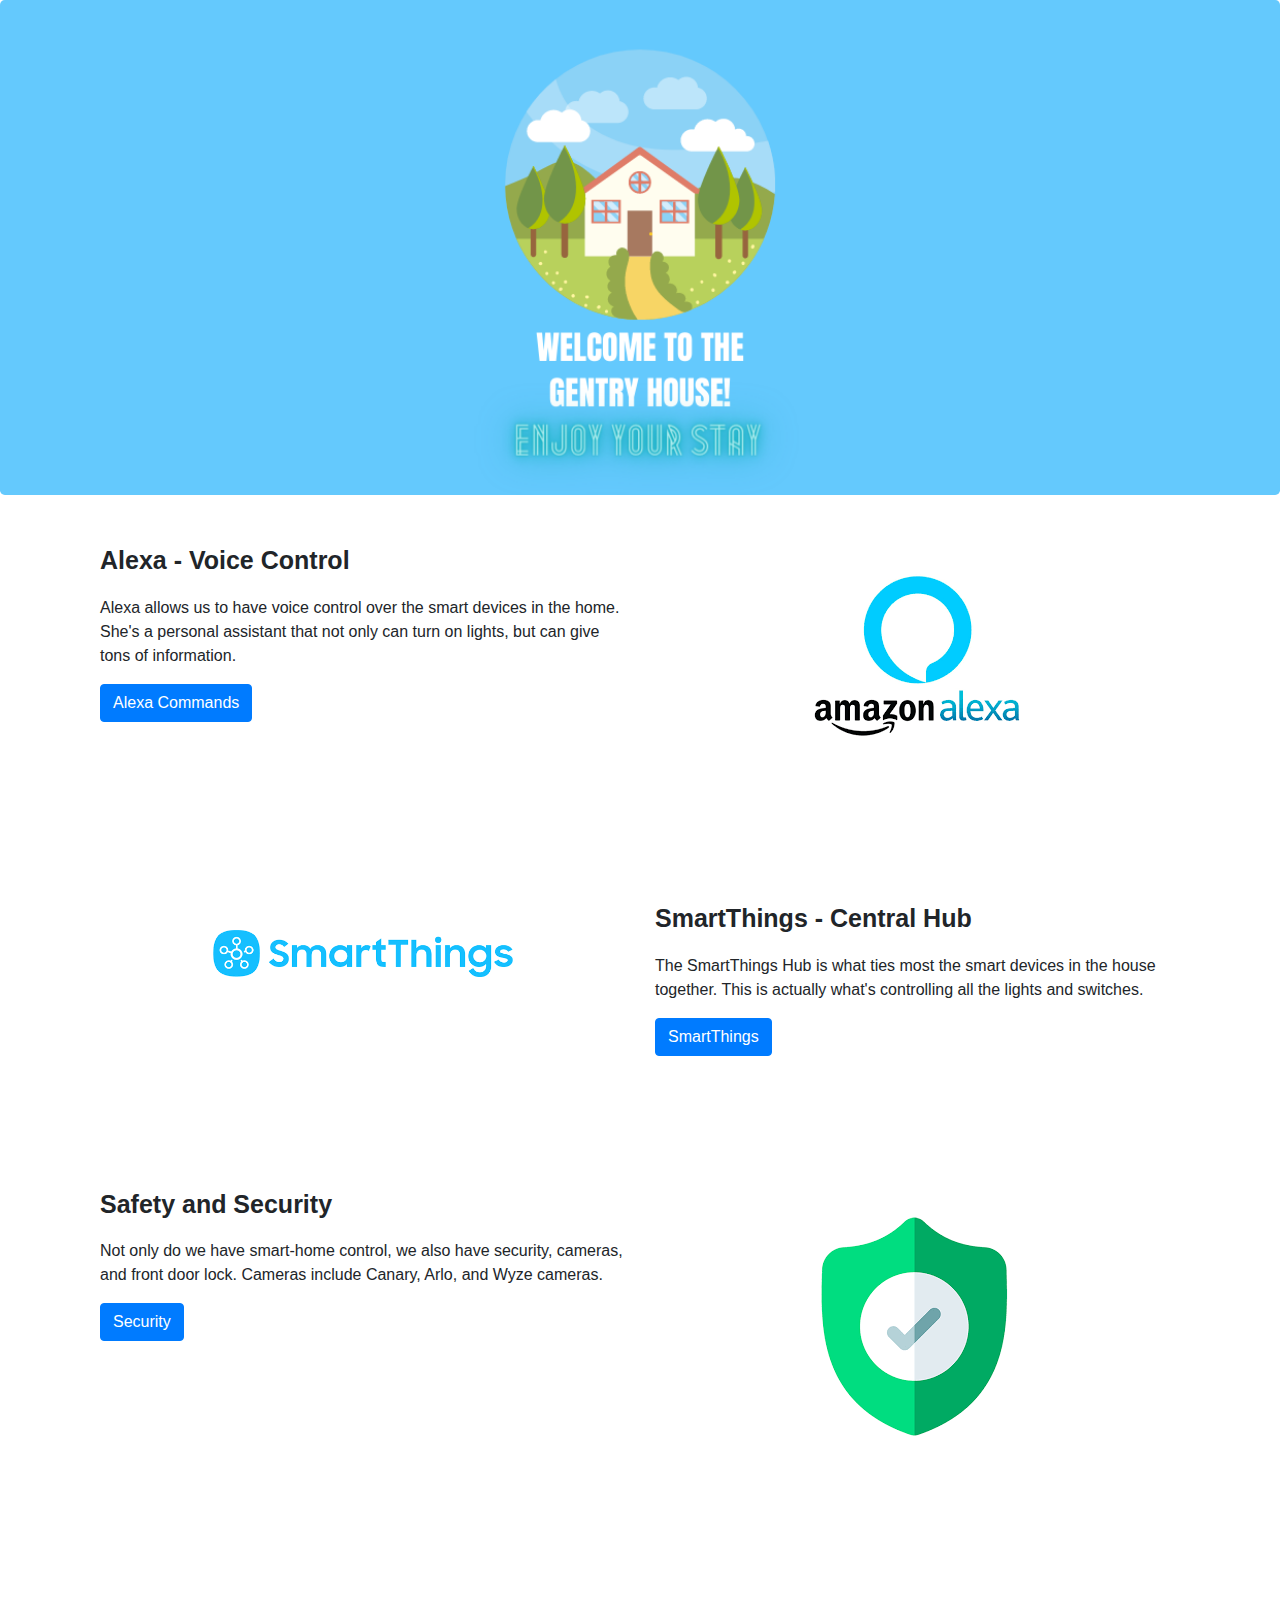
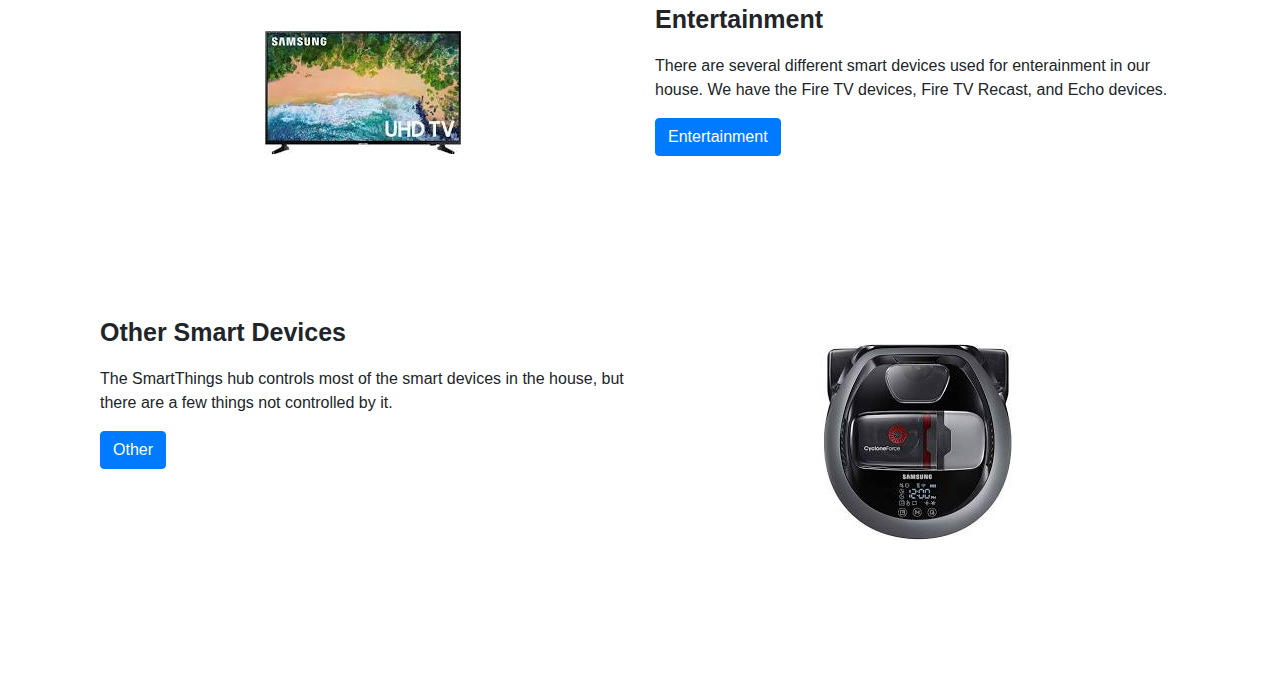
==== index.html @ 43dc5900 "initial upload" ====
<!DOCTYPE html>
<html lang="en">

<head>
    <meta charset="UTF-8">
    <meta name="viewport" content="width=device-width, initial-scale=1.0">
    <title>Gentry House</title>
    <link rel="stylesheet" href="assets/css/style.css">
    <link rel="stylesheet" href="assets/bootstrap/css/bootstrap.css">
    <link rel="stylesheet" href="assets/bootstrap/css/bootstrap.min.css">
    <script src="assets/bootstrap/js/bootstrap.min.js"></script>
</head>

<body>
    <div class="jumbotron">
        <!-- <h1 class="display-4">Welcome to the Gentry home!</h1>
        <p class="lead">Here you'll find information on how to use many of our smart home devices.</p>
        <hr class="my-4">
        <p>Enjoy your stay.</p> -->
    </div>
    <div class="container">
        <div class="row d-flex more-marg">
            <div class="col-sm col-img mobile-image">
                <img src="./assets/imgs/alexa.png" alt="" class="alexa-img">
            </div>
            <div class="col-sm">
                <p class="bold h-2">Alexa - Voice Control</p>
                <p>Alexa allows us to have voice control over the smart devices in the home. She's a personal assistant that not only can turn on lights, but can give tons of information.</p>
                <a href="./alexa.html"><button type="button" class="btn btn-primary">Alexa Commands</button></a>
            </div>
            <div class="col-sm col-img desktop-image">
                <img src="./assets/imgs/alexa.png" alt="">
            </div>
        </div>
    </div>
    <div class="container container-2">
        <div class="row d-flex more-marg">
            <div class="col-sm col-img">
                <img src="./assets/imgs/smartthings.png" alt="" class="smart">
            </div>
            <div class="col-sm">
                <p class="bold h-2">SmartThings - Central Hub</p>
                <p>The SmartThings Hub is what ties most the smart devices in the house together. This is actually what's controlling all the lights and switches.</p>
                <a href="./smartthings.html"><button type="button" class="btn btn-primary">SmartThings</button></a>
            </div>
        </div>
    </div>
    <div class="container">
        <div class="row d-flex more-marg">
            <div class="col-sm col-img mobile-image">
                <img src="./assets/imgs/security.png" alt="" class="sec-img">
            </div>
            <div class="col-sm">
                <p class="bold h-2">Safety and Security</p>
                <p>Not only do we have smart-home control, we also have security, cameras, and front door lock. Cameras include Canary, Arlo, and Wyze cameras.</p>
                <a href="./security.html"><button type="button" class="btn btn-primary">Security</button></a>
            </div>
            <div class="col-sm col-img desktop-image">
                <img src="./assets/imgs/security.png" alt="">
            </div>
        </div>
    </div>
    <div class=" container container-2 ">
        <div class="row d-flex more-marg ">
            <div class="col-sm col-img ">
                <img src="./assets/imgs/tv.jpeg " alt=" ">
            </div>
            <div class="col-sm ">
                <p class="bold h-2 ">Entertainment</p>
                <p>There are several different smart devices used for enterainment in our house. We have the Fire TV devices, Fire TV Recast, and Echo devices.</p>
                <a href="./entertainment.html"><button type="button " class="btn btn-primary ">Entertainment</button></a>
            </div>
        </div>
    </div>
    <div class=" container container-2 ">
        <div class="row d-flex more-marg ">
            <div class="col-sm col-img mobile-image">
                <img src="./assets/imgs/samsung.jpeg" alt="" class="sec-img">
            </div>
            <div class="col-sm ">
                <p class="bold h-2 ">Other Smart Devices</p>
                <p>The SmartThings hub controls most of the smart devices in the house, but there are a few things not controlled by it.</p>
                <a href="./other.html"><button type="button " class="btn btn-primary ">Other</button></a>
            </div>
            <div class="col-sm col-img desktop-image">
                <img src="./assets/imgs/samsung.jpeg " alt=" ">
            </div>
        </div>
    </div>
</body>
<script src="assets/bootstrap/js/jquery-3.5.1.slim.min.js " crossorigin="anonymous "></script>
<script src="assets/bootstrap/js/popper.min.js " crossorigin="anonymous "></script>

</html>
---- assets/css/style.css ----
@font-face {
    font-family: "Roboto";
    src: url("../fonts/Roboto-Medium.ttf") format("tff");
}

.jumbotron {
    background-image: url('../imgs/BG.png');
    background-position: center;
    background-repeat: no-repeat;
    background-size: cover;
    height: 55vh;
    color: white;
}


/* div.jumbotron {
    padding-bottom: 30px;
    margin-bottom: 0;
} */

.my-4 {
    width: 300px;
    text-align: left;
    margin-left: 0
}

.display-4 {
    padding-top: 20px;
    font-family: 'Roboto', Arial, sans-serif;
}

.bold {
    font-weight: bold;
}

.row {
    padding: 15px;
}

.smart {
    width: 300px;
}

.container {
    margin-top: 20px;
    margin-bottom: 50px;
}

.more-marg {
    margin-bottom: 100px;
}

.h-2 {
    font-size: 25px;
}

.col-img {
    text-align: center;
    padding-top: 30px;
    padding-bottom: 30px;
}

.smart-app {
    display: block;
    width: 250px;
}

@media only screen and (min-width: 850px) {
    .mobile-image {
        display: none;
    }
}

@media only screen and (max-width: 850px) {
    .more-marg {
        margin-bottom: 5px;
    }
    .desktop-image {
        display: none;
    }
    .smart {
        width: 220px;
    }
    .alexa-img {
        width: 220px;
    }
    .sec-img {
        width: 180px;
    }
    .center {
        text-align: center;
    }
    .mobile-container {
        margin-top: 0;
        margin-bottom: 0;
    }
    .echo1,
    .echo-fam {
        width: 100%;
        height: auto;
    }
    .smart-app {
        margin-left: auto;
        margin-right: auto;
    }
}
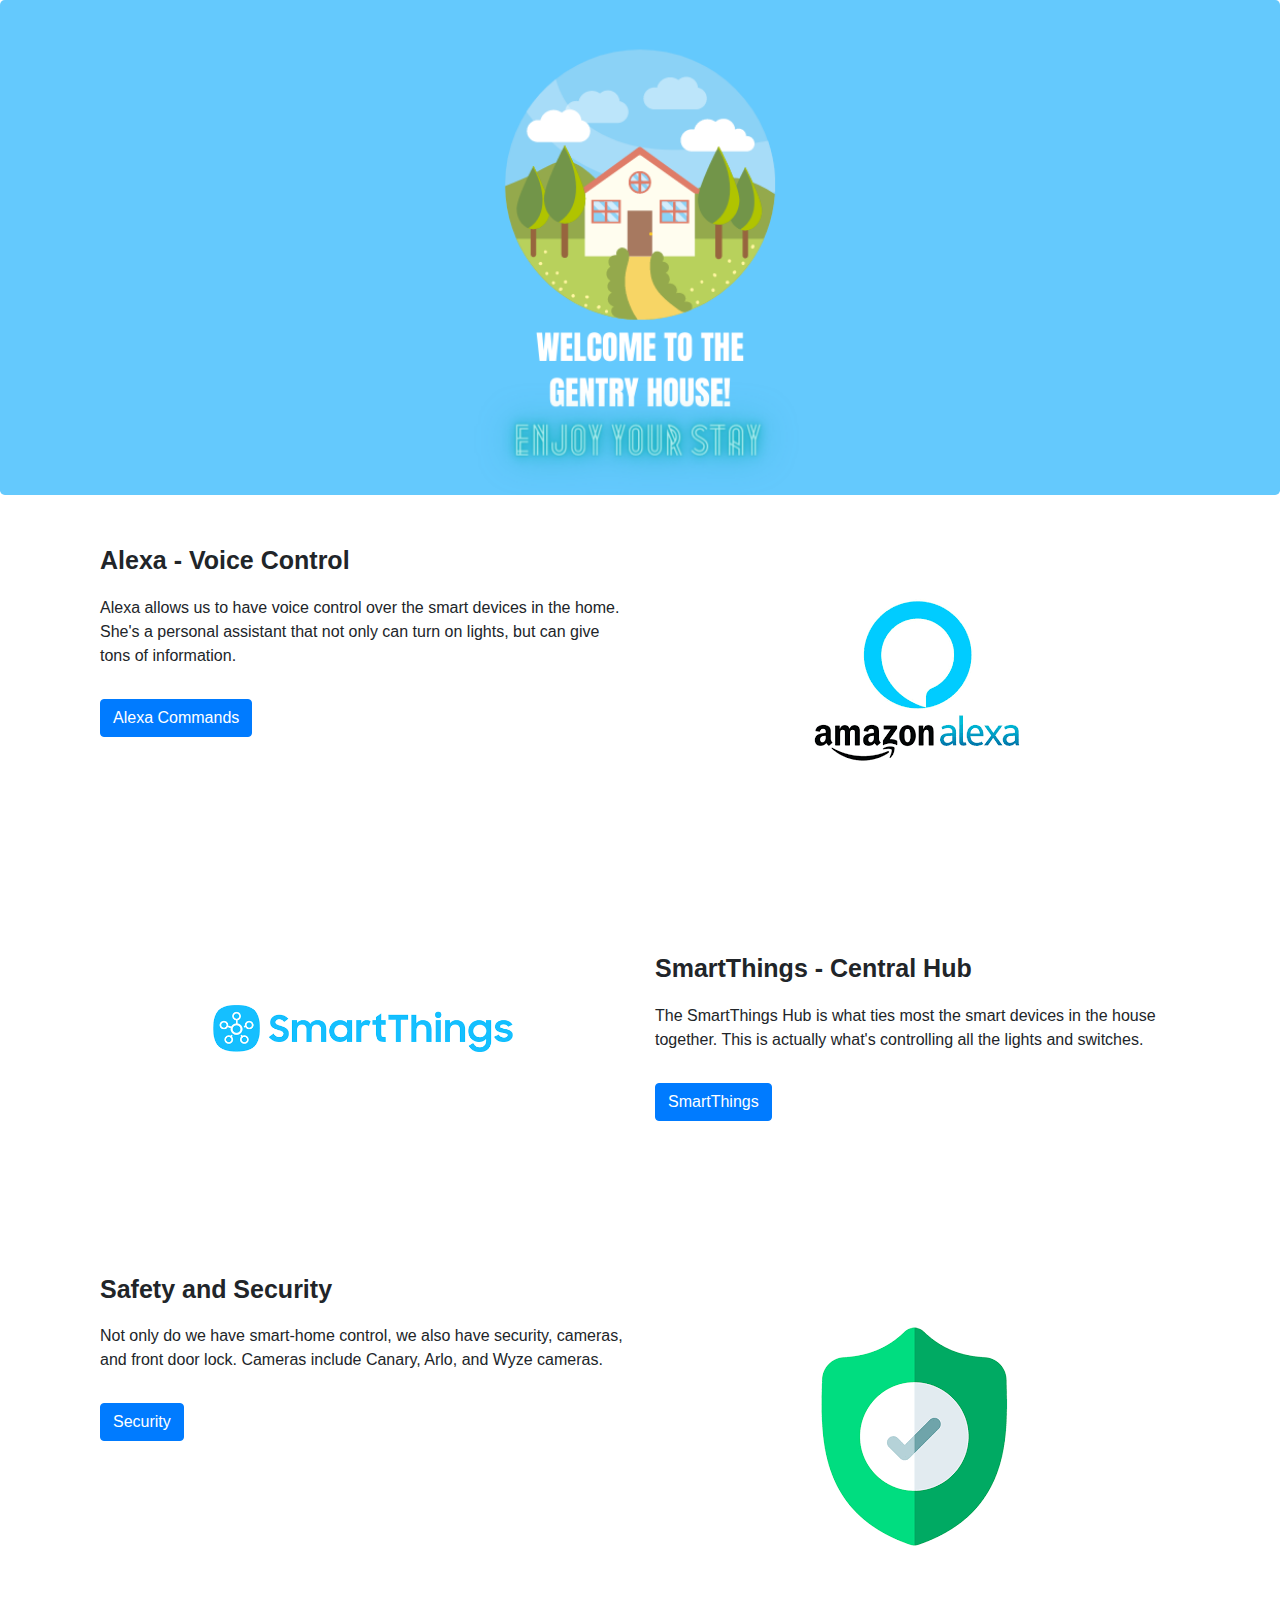
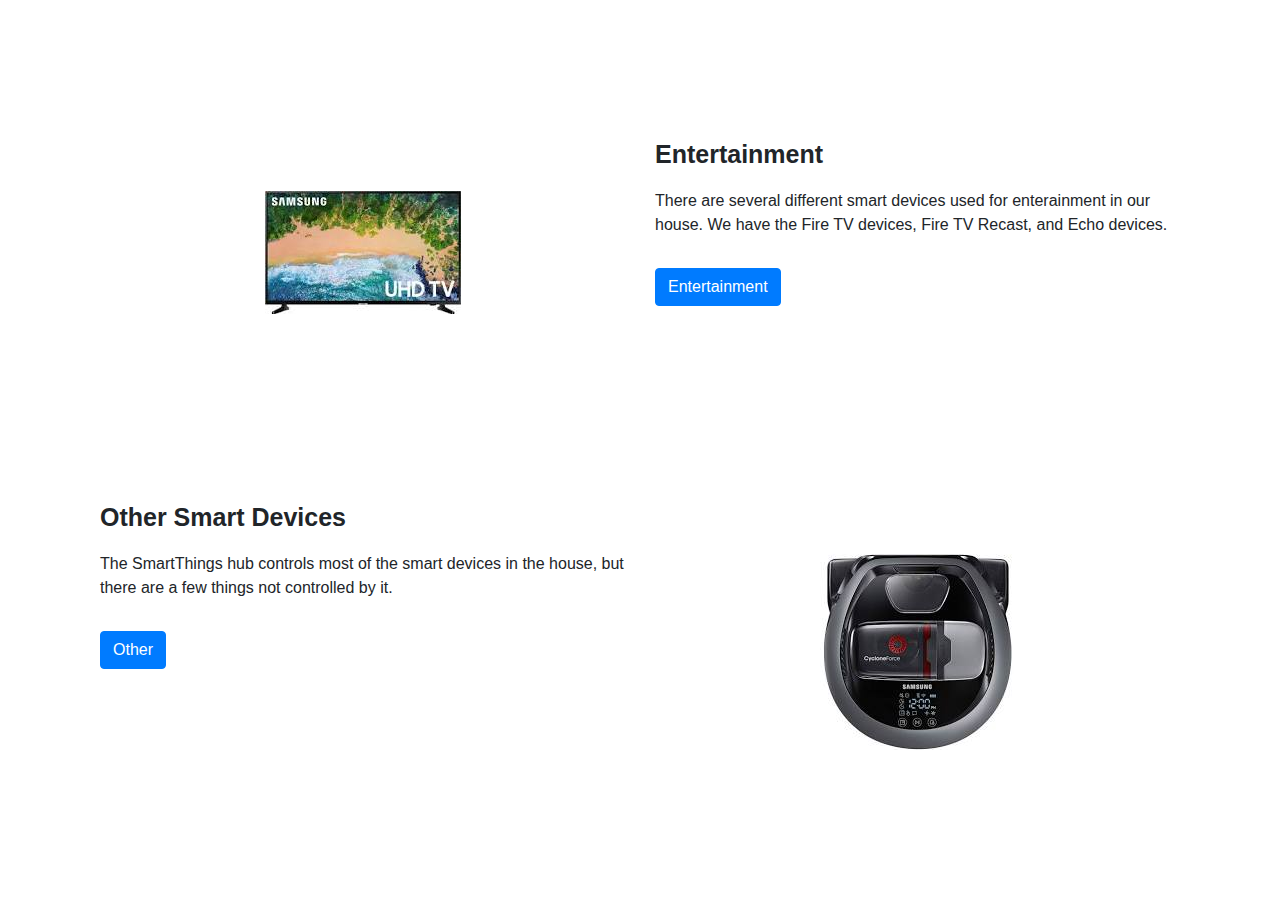
==== commit ce5e80b9: "deleted unneeded row code and optimised for safari browser" ====
--- a/index.html
+++ b/index.html
@@ -13,10 +13,6 @@
 
 <body>
     <div class="jumbotron">
-        <!-- <h1 class="display-4">Welcome to the Gentry home!</h1>
-        <p class="lead">Here you'll find information on how to use many of our smart home devices.</p>
-        <hr class="my-4">
-        <p>Enjoy your stay.</p> -->
     </div>
     <div class="container">
         <div class="row d-flex more-marg">
@@ -88,7 +84,5 @@
         </div>
     </div>
 </body>
-<script src="assets/bootstrap/js/jquery-3.5.1.slim.min.js " crossorigin="anonymous "></script>
-<script src="assets/bootstrap/js/popper.min.js " crossorigin="anonymous "></script>
 
 </html>--- a/assets/css/style.css
+++ b/assets/css/style.css
@@ -1,106 +1,142 @@
-@font-face {
-    font-family: "Roboto";
-    src: url("../fonts/Roboto-Medium.ttf") format("tff");
-}
-
-.jumbotron {
-    background-image: url('../imgs/BG.png');
-    background-position: center;
-    background-repeat: no-repeat;
-    background-size: cover;
-    height: 55vh;
-    color: white;
-}
-
-
-/* div.jumbotron {
+    @font-face {
+        font-family: "Roboto";
+        src: url("../fonts/Roboto-Medium.ttf") format("tff");
+    }
+    
+    .jumbotron {
+        background-image: url('../imgs/BG.png');
+        background-position: center;
+        background-repeat: no-repeat;
+        background-size: cover;
+        height: 55vh;
+        color: white;
+    }
+    /* div.jumbotron {
     padding-bottom: 30px;
     margin-bottom: 0;
 } */
-
-.my-4 {
-    width: 300px;
-    text-align: left;
-    margin-left: 0
-}
-
-.display-4 {
-    padding-top: 20px;
-    font-family: 'Roboto', Arial, sans-serif;
-}
-
-.bold {
-    font-weight: bold;
-}
-
-.row {
-    padding: 15px;
-}
-
-.smart {
-    width: 300px;
-}
-
-.container {
-    margin-top: 20px;
-    margin-bottom: 50px;
-}
-
-.more-marg {
-    margin-bottom: 100px;
-}
-
-.h-2 {
-    font-size: 25px;
-}
-
-.col-img {
-    text-align: center;
-    padding-top: 30px;
-    padding-bottom: 30px;
-}
-
-.smart-app {
-    display: block;
-    width: 250px;
-}
-
-@media only screen and (min-width: 850px) {
-    .mobile-image {
-        display: none;
+    
+    .small-font {
+        font-size: 12px;
+        padding-bottom: 20px;
+        padding-left: 10px;
+        ;
     }
-}
-
-@media only screen and (max-width: 850px) {
+    
+    img {
+        margin-top: 25px;
+        margin-bottom: 25px;
+    }
+    
+    ul {
+        margin-bottom: 40px !important;
+    }
+    
+    .youtube {
+        margin-bottom: 20px;
+        ;
+    }
+    
+    .btn-primary {
+        margin-top: 15px;
+        margin-bottom: 20px;
+    }
+    
+    .my-4 {
+        width: 300px;
+        text-align: left;
+        margin-left: 0
+    }
+    
+    .display-4 {
+        padding-top: 20px;
+        font-family: 'Roboto', Arial, sans-serif;
+    }
+    
+    .bold {
+        font-weight: bold;
+    }
+    
+    .row {
+        padding: 15px;
+    }
+    
+    .smart {
+        width: 300px;
+    }
+    
+    .container {
+        margin-top: 20px;
+        margin-bottom: 50px;
+    }
+    
     .more-marg {
-        margin-bottom: 5px;
+        margin-bottom: 100px;
     }
-    .desktop-image {
-        display: none;
+    
+    .h-2 {
+        font-size: 25px;
     }
-    .smart {
-        width: 220px;
+    
+    .col-img {
+        text-align: center;
+        margin-top: 30px;
+        margin-bottom: 30px;
     }
-    .alexa-img {
-        width: 220px;
-    }
-    .sec-img {
-        width: 180px;
-    }
-    .center {
-        text-align: center;
-    }
-    .mobile-container {
-        margin-top: 0;
-        margin-bottom: 0;
-    }
-    .echo1,
-    .echo-fam {
-        width: 100%;
+    
+    .smart-app {
+        display: block;
+        width: 250px;
         height: auto;
     }
-    .smart-app {
-        margin-left: auto;
-        margin-right: auto;
+    
+    .echo-fam {
+        margin-bottom: 20px;
     }
-}+    
+    .button {
+        margin: 0;
+    }
+    
+    @media only screen and (min-width: 900px) {
+        .mobile-image {
+            display: none;
+        }
+    }
+    
+    @media only screen and (max-width: 900px) {
+        .more-marg {
+            margin-bottom: 5px;
+        }
+        .desktop-image {
+            display: none;
+        }
+        .smart {
+            width: 220px;
+        }
+        .alexa-img {
+            width: 220px;
+        }
+        .sec-img {
+            width: 180px;
+        }
+        .center {
+            text-align: center;
+        }
+        .mobile-container {
+            margin-top: 0;
+            margin-bottom: 0;
+        }
+        .echo1 {
+            width: 90%;
+            height: auto;
+        }
+        .echo-fam {
+            width: 90%;
+            height: auto;
+        }
+        .smart-app {
+            margin-left: auto;
+            margin-right: auto;
+        }
+    }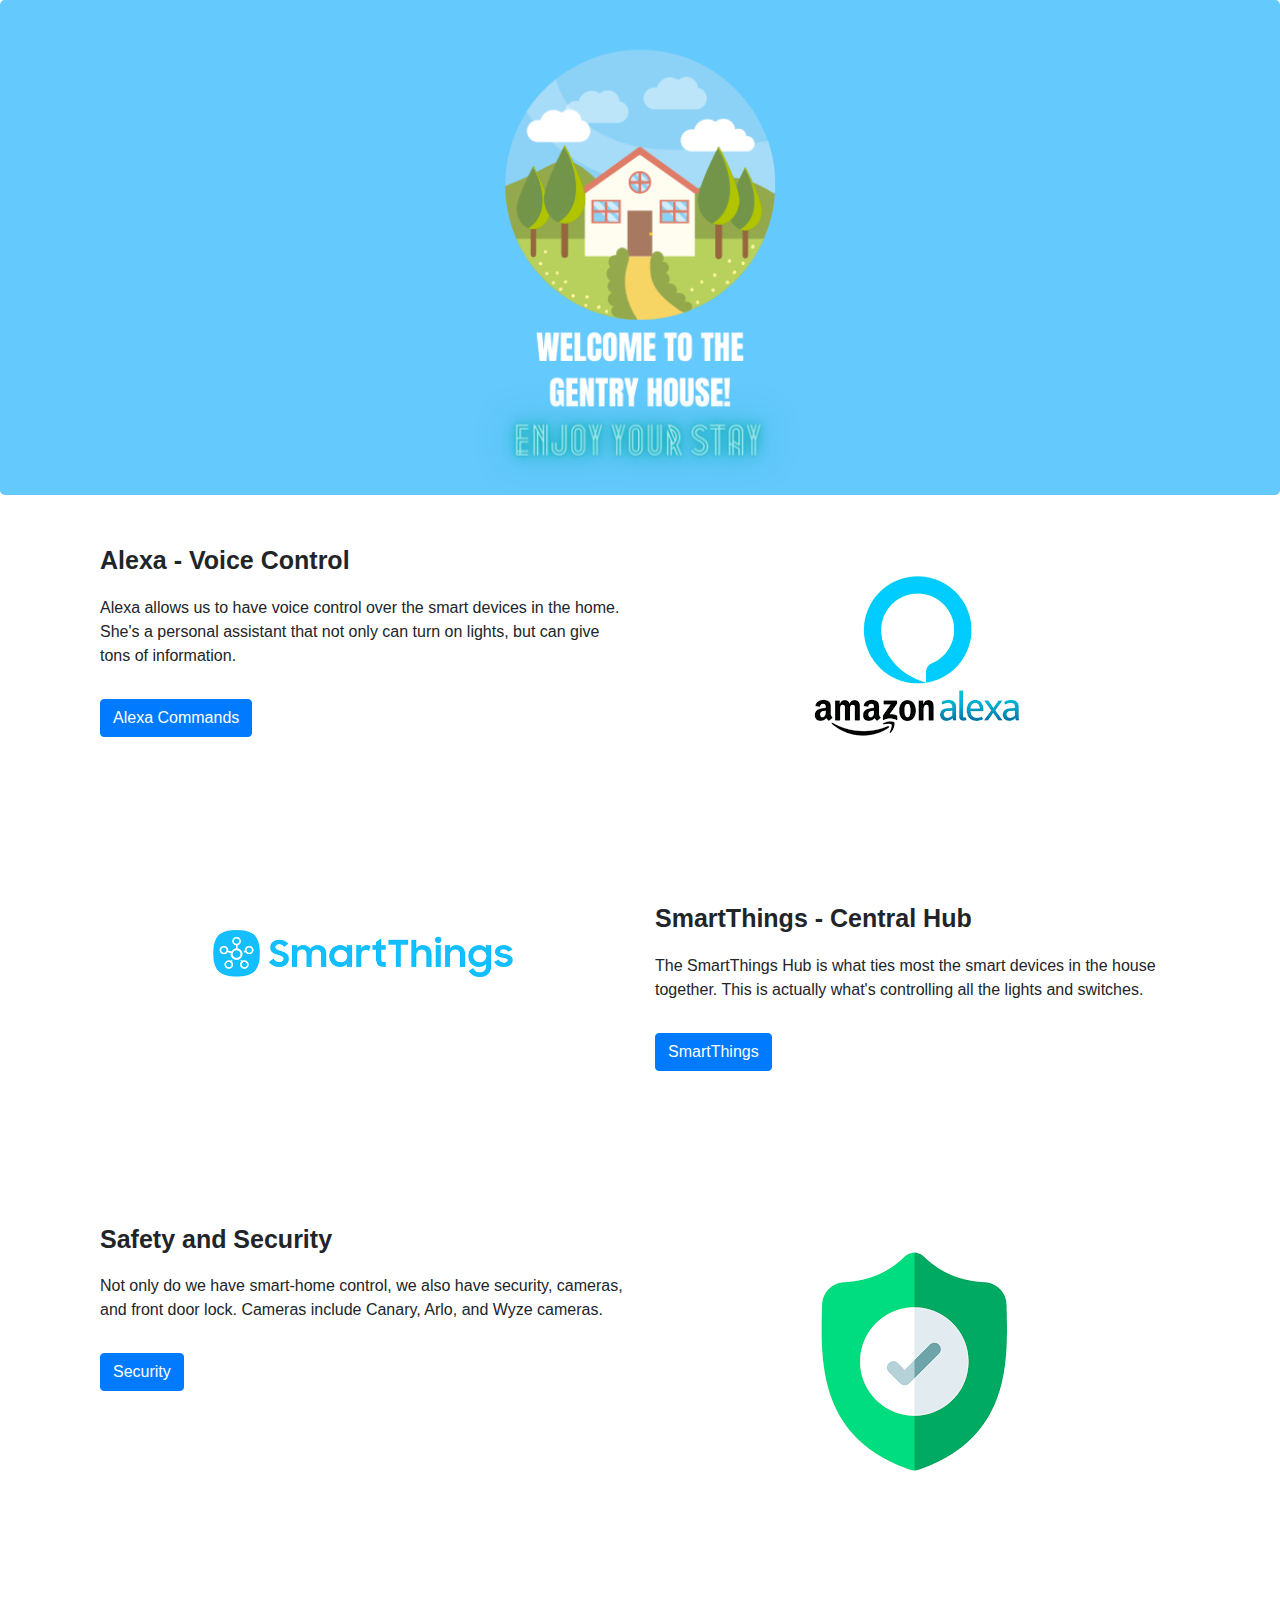
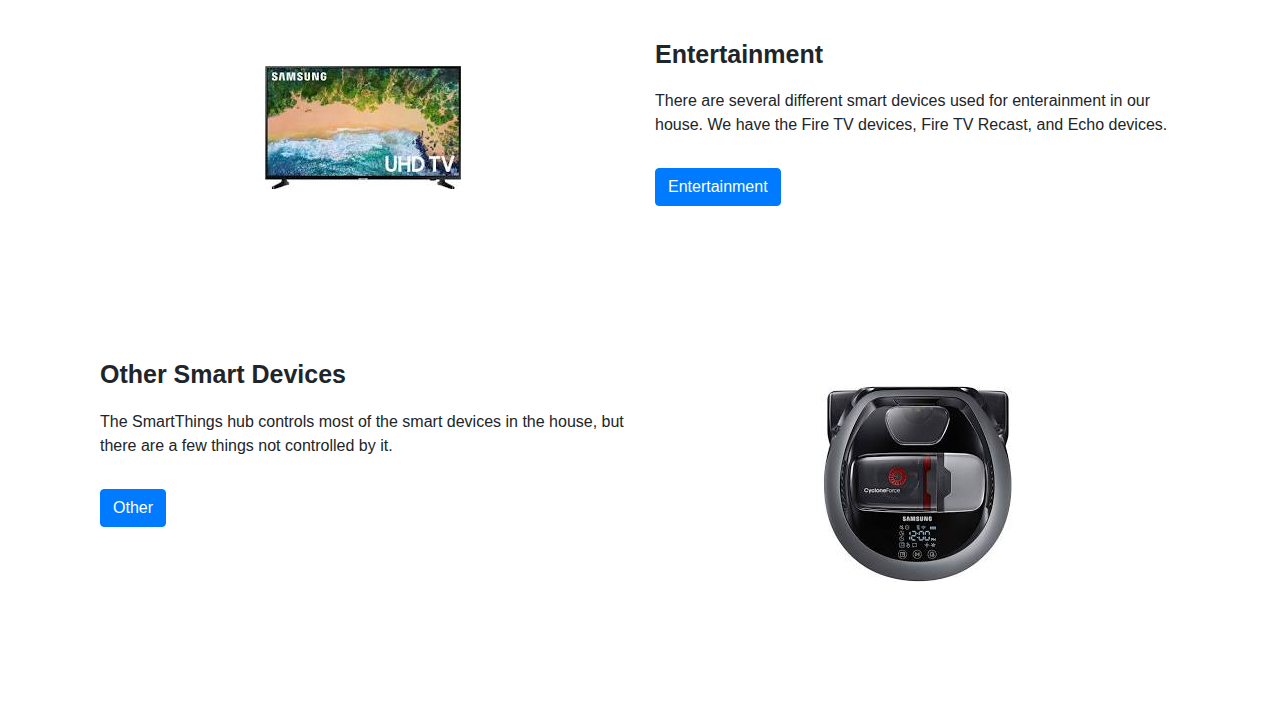
==== commit 5cfad691: "bunch of updates, too many to list" ====
--- a/index.html
+++ b/index.html
@@ -4,11 +4,12 @@
 <head>
     <meta charset="UTF-8">
     <meta name="viewport" content="width=device-width, initial-scale=1.0">
+    <meta name="description" content="Smart Home Intranet">
+    <meta name="author" content="Randy Gentry">
     <title>Gentry House</title>
     <link rel="stylesheet" href="assets/css/style.css">
     <link rel="stylesheet" href="assets/bootstrap/css/bootstrap.css">
     <link rel="stylesheet" href="assets/bootstrap/css/bootstrap.min.css">
-    <script src="assets/bootstrap/js/bootstrap.min.js"></script>
 </head>
 
 <body>
--- a/assets/css/style.css
+++ b/assets/css/style.css
@@ -22,11 +22,10 @@
         padding-left: 10px;
         ;
     }
-    
-    img {
+    /* img {
         margin-top: 25px;
         margin-bottom: 25px;
-    }
+    } */
     
     ul {
         margin-bottom: 40px !important;
@@ -34,7 +33,6 @@
     
     .youtube {
         margin-bottom: 20px;
-        ;
     }
     
     .btn-primary {
@@ -98,6 +96,10 @@
         margin: 0;
     }
     
+    .more-space {
+        margin-top: 20px;
+    }
+    
     @media only screen and (min-width: 900px) {
         .mobile-image {
             display: none;
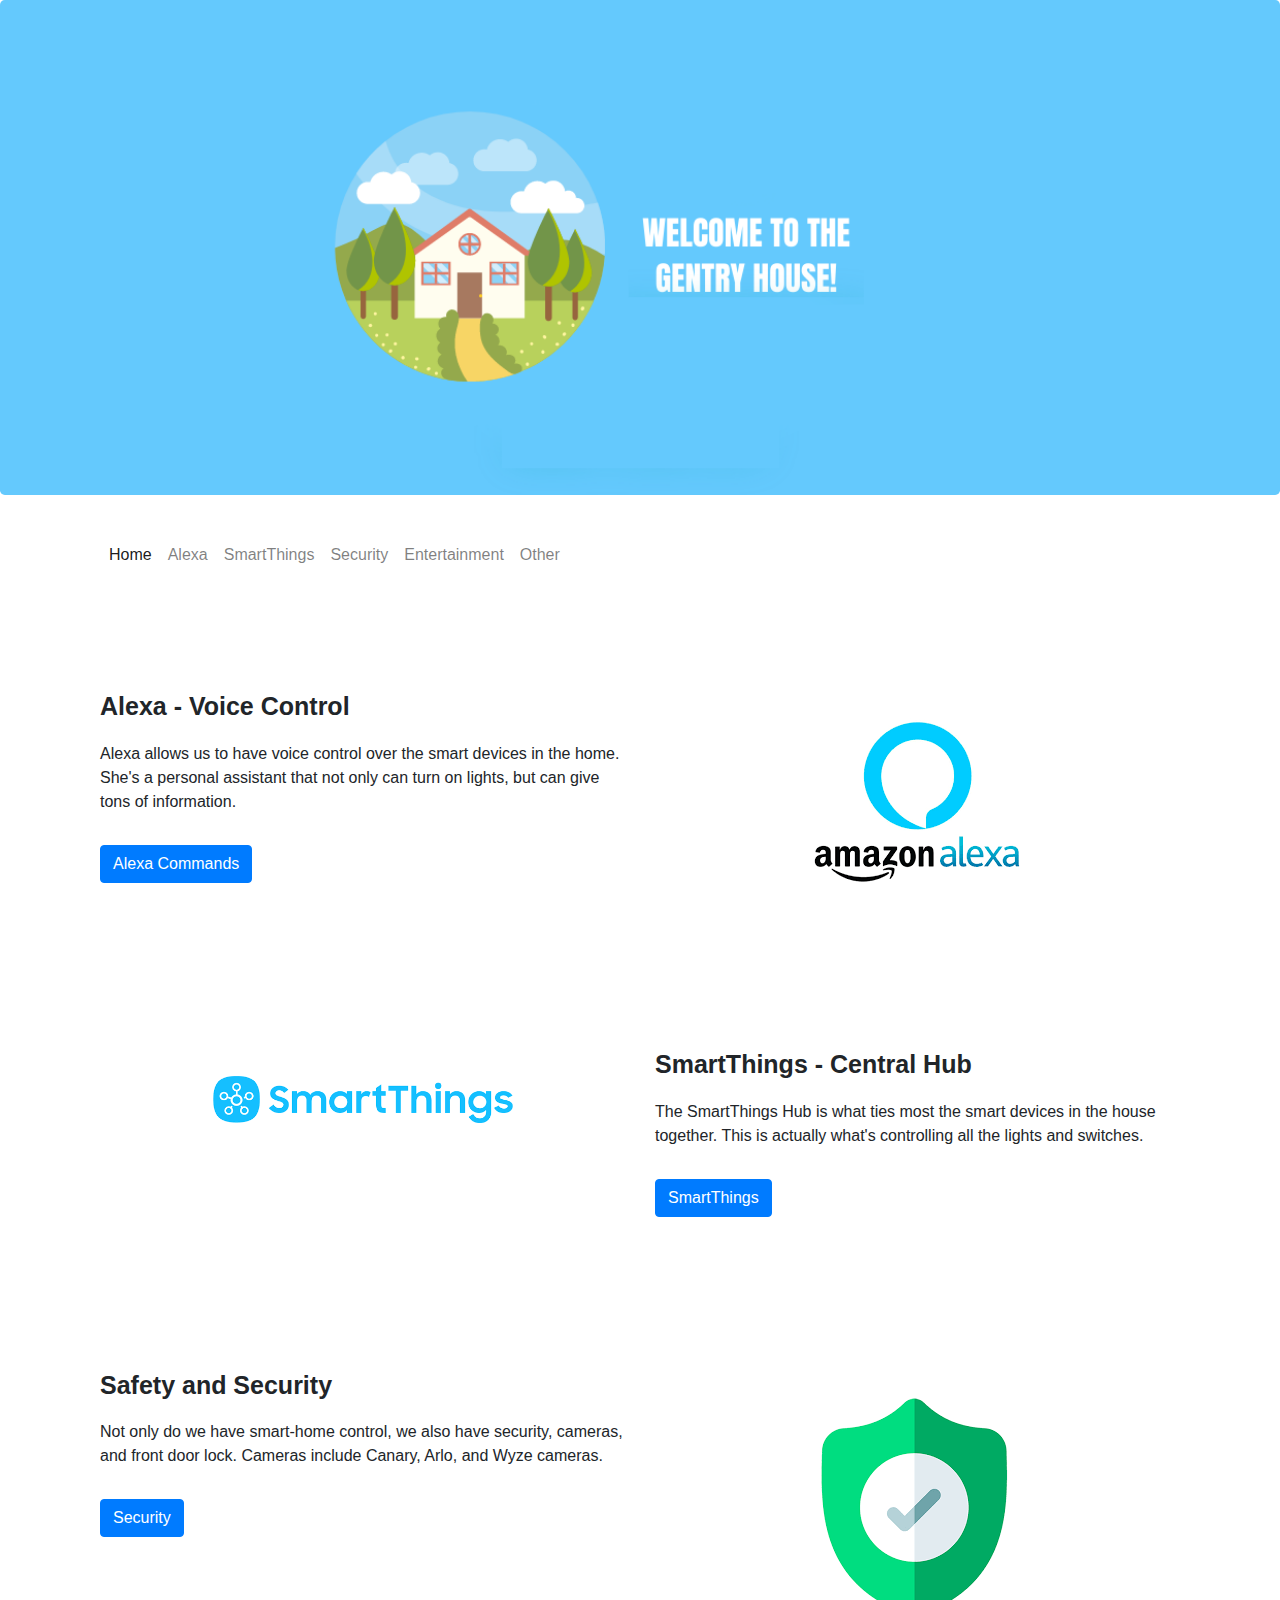
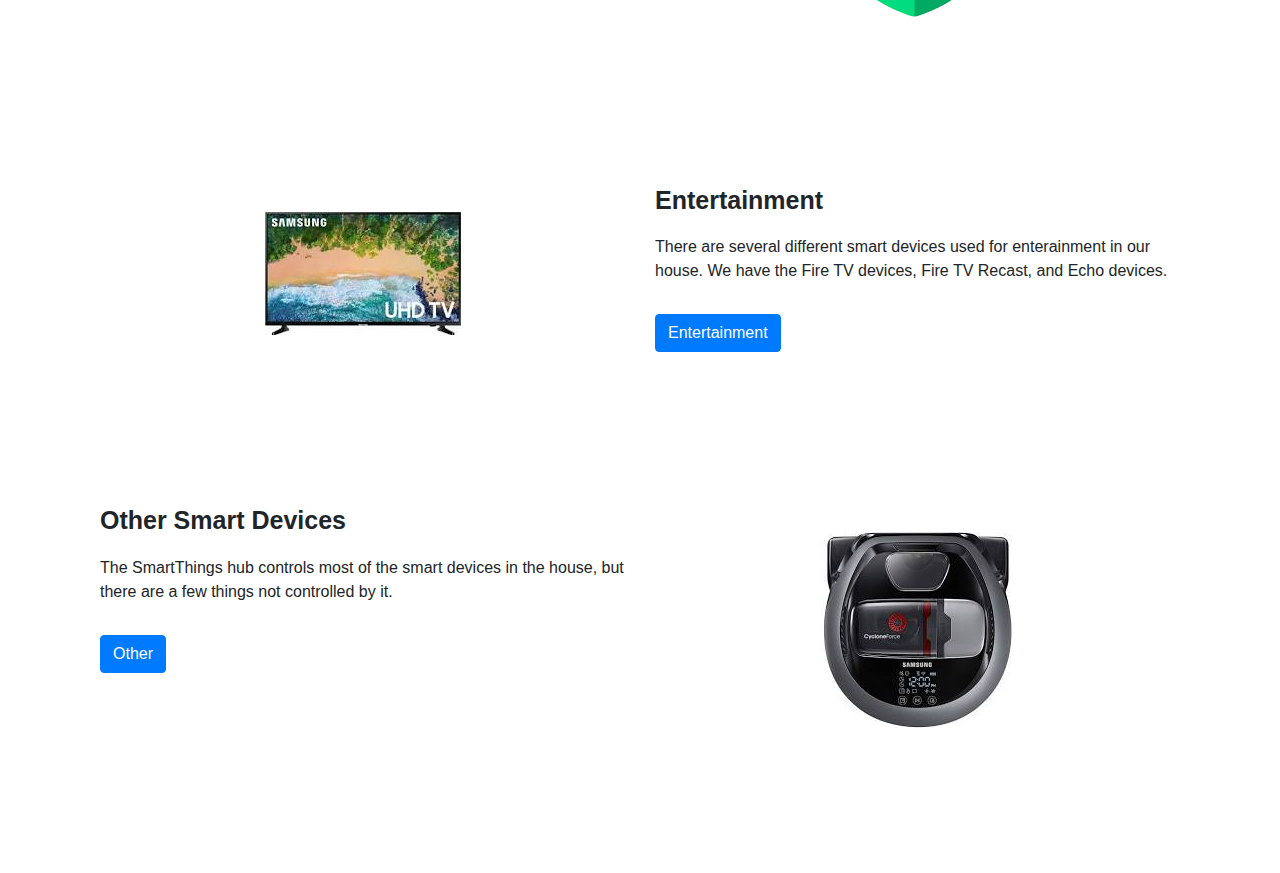
==== commit ab7675dc: "Updated many things" ====
--- a/index.html
+++ b/index.html
@@ -10,10 +10,50 @@
     <link rel="stylesheet" href="assets/css/style.css">
     <link rel="stylesheet" href="assets/bootstrap/css/bootstrap.css">
     <link rel="stylesheet" href="assets/bootstrap/css/bootstrap.min.css">
+    <script src="https://code.jquery.com/jquery-3.2.1.slim.min.js"
+        integrity="sha384-KJ3o2DKtIkvYIK3UENzmM7KCkRr/rE9/Qpg6aAZGJwFDMVNA/GpGFF93hXpG5KkN"
+        crossorigin="anonymous"></script>
+    <script src="https://cdn.jsdelivr.net/npm/popper.js@1.12.9/dist/umd/popper.min.js"
+        integrity="sha384-ApNbgh9B+Y1QKtv3Rn7W3mgPxhU9K/ScQsAP7hUibX39j7fakFPskvXusvfa0b4Q"
+        crossorigin="anonymous"></script>
+    <script src="https://cdn.jsdelivr.net/npm/bootstrap@4.0.0/dist/js/bootstrap.min.js"
+        integrity="sha384-JZR6Spejh4U02d8jOt6vLEHfe/JQGiRRSQQxSfFWpi1MquVdAyjUar5+76PVCmYl"
+        crossorigin="anonymous"></script>
 </head>
 
 <body>
     <div class="jumbotron">
+    </div>
+    <div class="container">
+        <nav class="navbar navbar-expand-lg navbar-light">
+            <!-- <a class="navbar-brand" href="#">Navbar</a> -->
+            <button class="navbar-toggler" type="button" data-toggle="collapse" data-target="#navbarNav"
+                aria-controls="navbarNav" aria-expanded="false" aria-label="Toggle navigation">
+                <span class="navbar-toggler-icon"></span>
+            </button>
+            <div class="collapse navbar-collapse" id="navbarNav">
+                <ul class="navbar-nav">
+                    <li class="nav-item active">
+                        <a class="nav-link" href="#">Home <span class="sr-only">(current)</span></a>
+                    </li>
+                    <li class="nav-item">
+                        <a class="nav-link" href="alexa.html">Alexa</a>
+                    </li>
+                    <li class="nav-item">
+                        <a class="nav-link" href="smartthings.html">SmartThings</a>
+                    </li>
+                    <li class="nav-item">
+                        <a class="nav-link" href="security.html">Security</a>
+                    </li>
+                    <li class="nav-item">
+                        <a class="nav-link" href="entertainment.html">Entertainment</a>
+                    </li>
+                    <li class="nav-item">
+                        <a class="nav-link" href="other.html">Other</a>
+                    </li>
+                </ul>
+            </div>
+        </nav>
     </div>
     <div class="container">
         <div class="row d-flex more-marg">
@@ -21,8 +61,9 @@
                 <img src="./assets/imgs/alexa.png" alt="" class="alexa-img">
             </div>
             <div class="col-sm">
-                <p class="bold h-2">Alexa - Voice Control</p>
-                <p>Alexa allows us to have voice control over the smart devices in the home. She's a personal assistant that not only can turn on lights, but can give tons of information.</p>
+                <p class="bold h-2" id="alexa">Alexa - Voice Control</p>
+                <p>Alexa allows us to have voice control over the smart devices in the home. She's a personal assistant
+                    that not only can turn on lights, but can give tons of information.</p>
                 <a href="./alexa.html"><button type="button" class="btn btn-primary">Alexa Commands</button></a>
             </div>
             <div class="col-sm col-img desktop-image">
@@ -36,8 +77,9 @@
                 <img src="./assets/imgs/smartthings.png" alt="" class="smart">
             </div>
             <div class="col-sm">
-                <p class="bold h-2">SmartThings - Central Hub</p>
-                <p>The SmartThings Hub is what ties most the smart devices in the house together. This is actually what's controlling all the lights and switches.</p>
+                <p class="bold h-2" id="smartthings">SmartThings - Central Hub</p>
+                <p>The SmartThings Hub is what ties most the smart devices in the house together. This is actually
+                    what's controlling all the lights and switches.</p>
                 <a href="./smartthings.html"><button type="button" class="btn btn-primary">SmartThings</button></a>
             </div>
         </div>
@@ -48,8 +90,9 @@
                 <img src="./assets/imgs/security.png" alt="" class="sec-img">
             </div>
             <div class="col-sm">
-                <p class="bold h-2">Safety and Security</p>
-                <p>Not only do we have smart-home control, we also have security, cameras, and front door lock. Cameras include Canary, Arlo, and Wyze cameras.</p>
+                <p class="bold h-2" id="security">Safety and Security</p>
+                <p>Not only do we have smart-home control, we also have security, cameras, and front door lock. Cameras
+                    include Canary, Arlo, and Wyze cameras.</p>
                 <a href="./security.html"><button type="button" class="btn btn-primary">Security</button></a>
             </div>
             <div class="col-sm col-img desktop-image">
@@ -63,9 +106,11 @@
                 <img src="./assets/imgs/tv.jpeg " alt=" ">
             </div>
             <div class="col-sm ">
-                <p class="bold h-2 ">Entertainment</p>
-                <p>There are several different smart devices used for enterainment in our house. We have the Fire TV devices, Fire TV Recast, and Echo devices.</p>
-                <a href="./entertainment.html"><button type="button " class="btn btn-primary ">Entertainment</button></a>
+                <p class="bold h-2" id="entertainment">Entertainment</p>
+                <p>There are several different smart devices used for enterainment in our house. We have the Fire TV
+                    devices, Fire TV Recast, and Echo devices.</p>
+                <a href="./entertainment.html"><button type="button "
+                        class="btn btn-primary ">Entertainment</button></a>
             </div>
         </div>
     </div>
@@ -75,8 +120,9 @@
                 <img src="./assets/imgs/samsung.jpeg" alt="" class="sec-img">
             </div>
             <div class="col-sm ">
-                <p class="bold h-2 ">Other Smart Devices</p>
-                <p>The SmartThings hub controls most of the smart devices in the house, but there are a few things not controlled by it.</p>
+                <p class="bold h-2" id="other">Other Smart Devices</p>
+                <p>The SmartThings hub controls most of the smart devices in the house, but there are a few things not
+                    controlled by it.</p>
                 <a href="./other.html"><button type="button " class="btn btn-primary ">Other</button></a>
             </div>
             <div class="col-sm col-img desktop-image">
--- a/assets/css/style.css
+++ b/assets/css/style.css
@@ -1,144 +1,161 @@
-    @font-face {
-        font-family: "Roboto";
-        src: url("../fonts/Roboto-Medium.ttf") format("tff");
-    }
-    
-    .jumbotron {
-        background-image: url('../imgs/BG.png');
-        background-position: center;
-        background-repeat: no-repeat;
-        background-size: cover;
-        height: 55vh;
-        color: white;
-    }
-    /* div.jumbotron {
+@font-face {
+  font-family: "Roboto";
+  src: url("../fonts/Roboto-Medium.ttf") format("tff");
+}
+
+.jumbotron {
+  background-image: url("../imgs/BG-1.png");
+  background-color: #64c9fd !important; 
+  background-position: center;
+  background-repeat: no-repeat;
+  background-size: cover;
+  height: 55vh;
+}
+/* div.jumbotron {
     padding-bottom: 30px;
     margin-bottom: 0;
 } */
-    
-    .small-font {
-        font-size: 12px;
-        padding-bottom: 20px;
-        padding-left: 10px;
-        ;
-    }
-    /* img {
+
+.lock {
+  width: 100px;
+  margin-bottom: 30px;
+}
+
+.nest-protect {
+  width: 100px;
+  margin-bottom: 30px;
+}
+
+.dome {
+  width: 100px;
+  margin-bottom: 30px;
+}
+
+.small-font {
+  font-size: 12px;
+  padding-bottom: 20px;
+  padding-left: 10px;
+}
+/* img {
         margin-top: 25px;
         margin-bottom: 25px;
     } */
-    
-    ul {
-        margin-bottom: 40px !important;
-    }
-    
-    .youtube {
-        margin-bottom: 20px;
-    }
-    
-    .btn-primary {
-        margin-top: 15px;
-        margin-bottom: 20px;
-    }
-    
-    .my-4 {
-        width: 300px;
-        text-align: left;
-        margin-left: 0
-    }
-    
-    .display-4 {
-        padding-top: 20px;
-        font-family: 'Roboto', Arial, sans-serif;
-    }
-    
-    .bold {
-        font-weight: bold;
-    }
-    
-    .row {
-        padding: 15px;
-    }
-    
-    .smart {
-        width: 300px;
-    }
-    
-    .container {
-        margin-top: 20px;
-        margin-bottom: 50px;
-    }
-    
-    .more-marg {
-        margin-bottom: 100px;
-    }
-    
-    .h-2 {
-        font-size: 25px;
-    }
-    
-    .col-img {
-        text-align: center;
-        margin-top: 30px;
-        margin-bottom: 30px;
-    }
-    
-    .smart-app {
-        display: block;
-        width: 250px;
-        height: auto;
-    }
-    
-    .echo-fam {
-        margin-bottom: 20px;
-    }
-    
-    .button {
-        margin: 0;
-    }
-    
-    .more-space {
-        margin-top: 20px;
-    }
-    
-    @media only screen and (min-width: 900px) {
-        .mobile-image {
-            display: none;
-        }
-    }
-    
-    @media only screen and (max-width: 900px) {
-        .more-marg {
-            margin-bottom: 5px;
-        }
-        .desktop-image {
-            display: none;
-        }
-        .smart {
-            width: 220px;
-        }
-        .alexa-img {
-            width: 220px;
-        }
-        .sec-img {
-            width: 180px;
-        }
-        .center {
-            text-align: center;
-        }
-        .mobile-container {
-            margin-top: 0;
-            margin-bottom: 0;
-        }
-        .echo1 {
-            width: 90%;
-            height: auto;
-        }
-        .echo-fam {
-            width: 90%;
-            height: auto;
-        }
-        .smart-app {
-            margin-left: auto;
-            margin-right: auto;
-        }
-    }+
+ul {
+  margin-bottom: 40px !important;
+}
+
+.youtube {
+  margin-bottom: 20px;
+}
+
+.btn-primary {
+  margin-top: 15px;
+  margin-bottom: 20px;
+}
+
+.my-4 {
+  width: 300px;
+  text-align: left;
+  margin-left: 0;
+}
+
+.display-4 {
+  padding-top: 20px;
+  font-family: "Roboto", Arial, sans-serif;
+}
+
+.bold {
+  font-weight: bold;
+}
+
+.row {
+  padding: 15px;
+}
+
+.smart {
+  width: 300px;
+}
+
+.container {
+  margin-top: 20px;
+  margin-bottom: 50px;
+}
+
+.more-marg {
+  margin-bottom: 100px;
+}
+
+.h-2 {
+  font-size: 25px;
+}
+
+.col-img {
+  text-align: center;
+  margin-top: 30px;
+  margin-bottom: 30px;
+}
+
+.smart-app {
+  display: block;
+  width: 250px;
+  height: auto;
+}
+
+.echo-fam {
+  margin-bottom: 20px;
+}
+
+.button {
+  margin: 0;
+}
+
+.more-space {
+  margin-top: 20px;
+}
+
+@media only screen and (min-width: 900px) {
+  .mobile-image {
+    display: none;
+  }
+}
+
+@media only screen and (max-width: 900px) {
+  .jumbotron {
+    background-image: url("../imgs/BG-mobile.png");
+  }
+  .more-marg {
+    margin-bottom: 5px;
+  }
+  .desktop-image {
+    display: none;
+  }
+  .smart {
+    width: 220px;
+  }
+  .alexa-img {
+    width: 220px;
+  }
+  .sec-img {
+    width: 180px;
+  }
+  .center {
+    text-align: center;
+  }
+  .mobile-container {
+    margin-top: 0;
+    margin-bottom: 0;
+  }
+  .echo1 {
+    width: 90%;
+    height: auto;
+  }
+  .echo-fam {
+    width: 90%;
+    height: auto;
+  }
+  .smart-app {
+    margin-left: auto;
+    margin-right: auto;
+  }
+}
